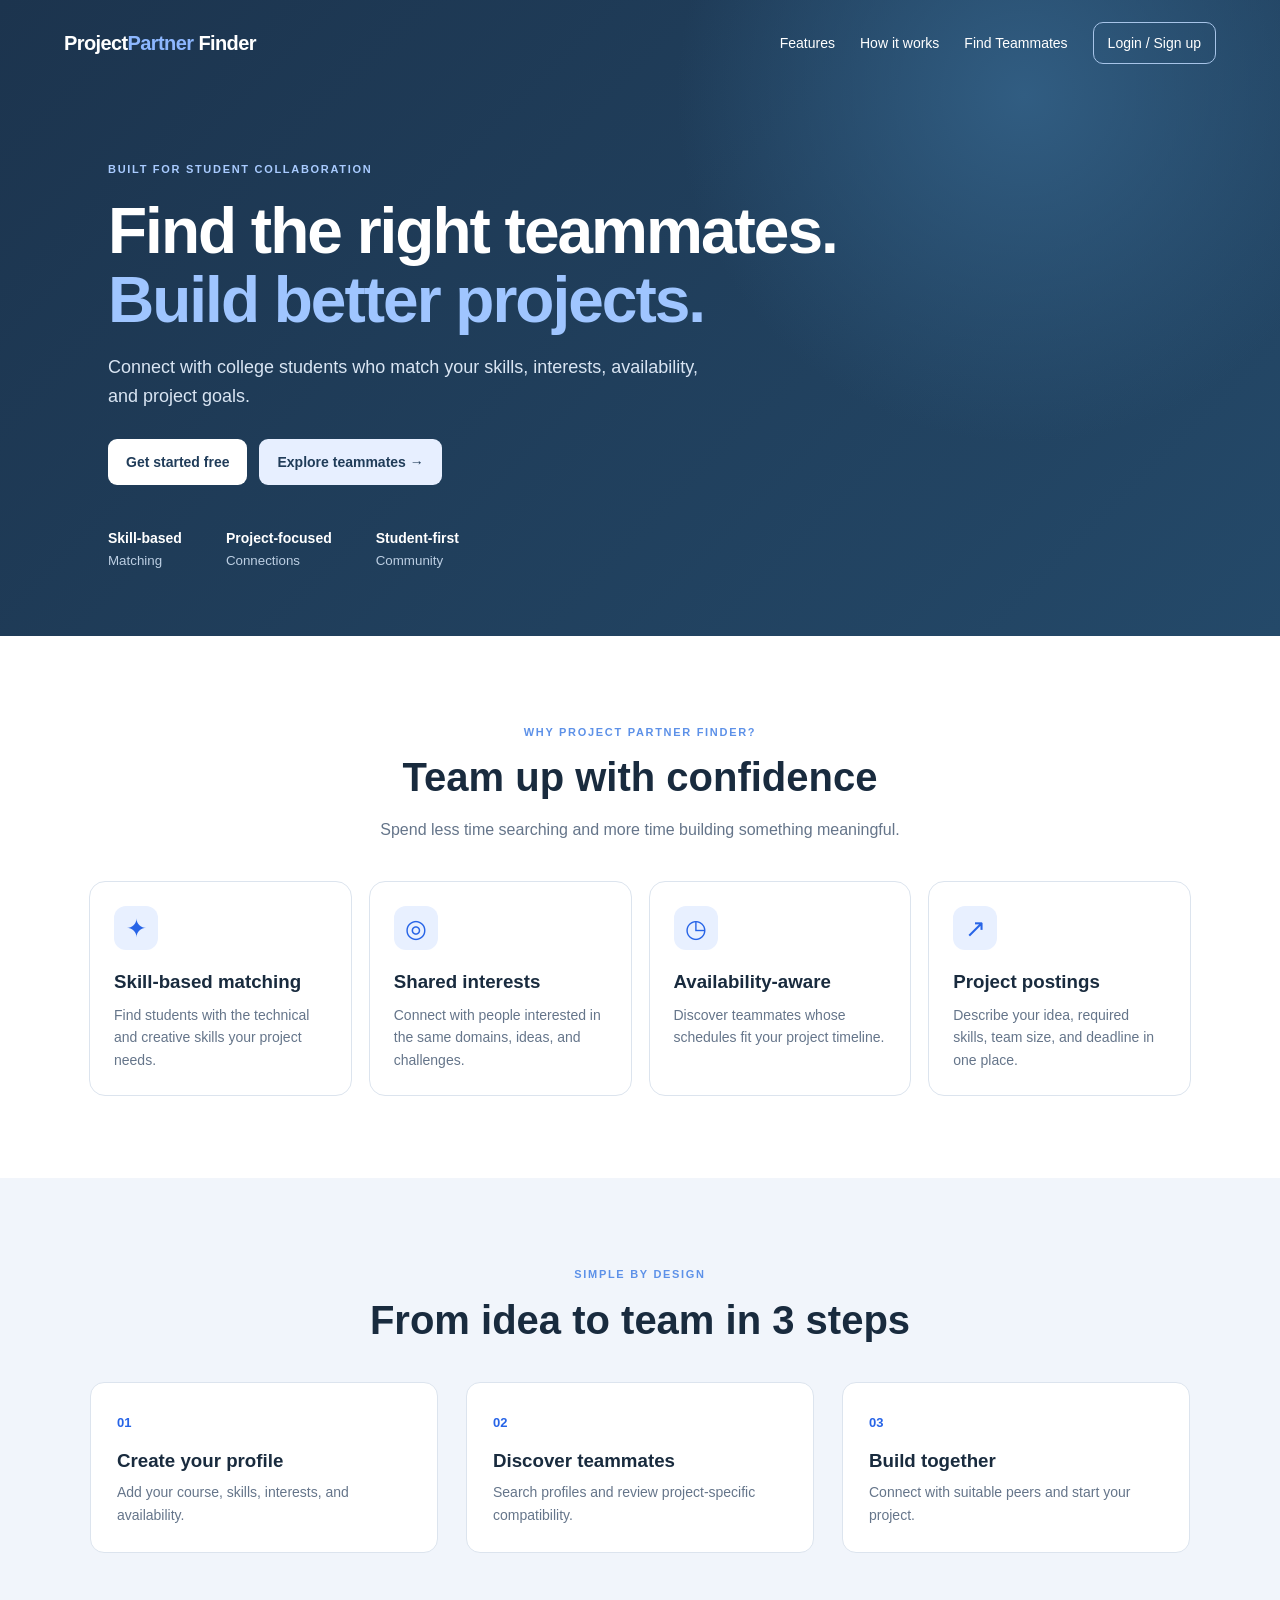
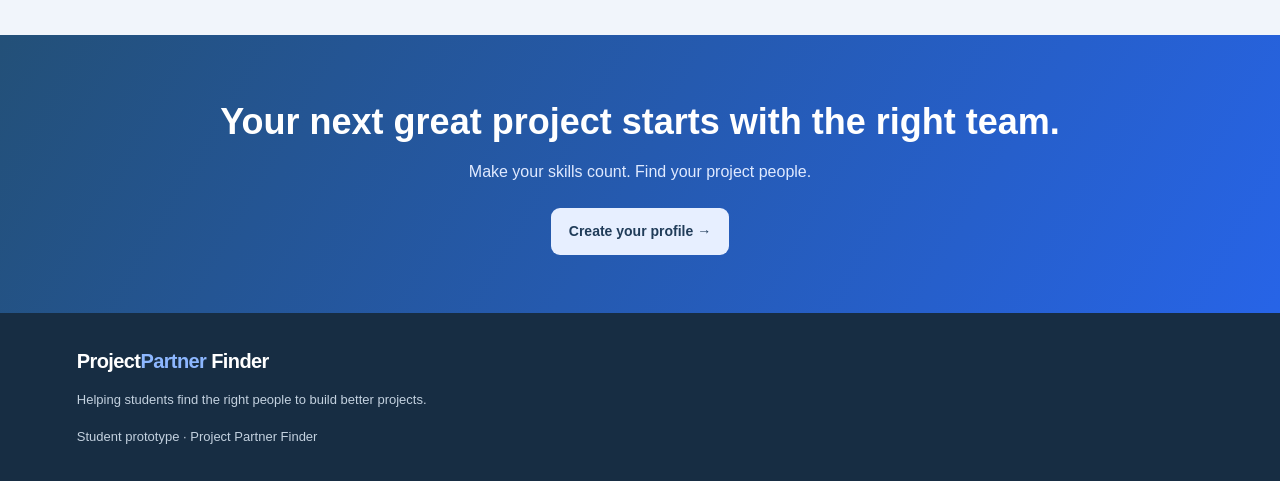
==== index.html @ 15716f35 "Add files via upload" ====
<!DOCTYPE html>
<html lang="en"><head><meta charset="UTF-8"><meta name="viewport" content="width=device-width,initial-scale=1"><title>Project Partner Finder</title><link rel="stylesheet" href="style.css"></head>
<body><header class="hero"><nav><a class="brand" href="index.html">Project<span>Partner</span> Finder</a><div class="navlinks"><a href="#features">Features</a><a href="#how">How it works</a><a href="find.html">Find Teammates</a><a class="navbtn" href="login.html">Login / Sign up</a></div><button class="menu" onclick="document.querySelector('.navlinks').classList.toggle('show')">☰</button></nav>
<section class="hero-content"><div class="eyebrow">BUILT FOR STUDENT COLLABORATION</div><h1>Find the right teammates.<br><span>Build better projects.</span></h1><p>Connect with college students who match your skills, interests, availability, and project goals.</p><div class="actions"><a class="btn primary" href="signup.html">Get started free</a><a class="btn light" href="find.html">Explore teammates →</a></div><div class="proof"><div><b>Skill-based</b><small>Matching</small></div><div><b>Project-focused</b><small>Connections</small></div><div><b>Student-first</b><small>Community</small></div></div></section></header>
<main><section class="section" id="features"><div class="section-heading"><span class="eyebrow">WHY PROJECT PARTNER FINDER?</span><h2>Team up with confidence</h2><p>Spend less time searching and more time building something meaningful.</p></div><div class="cards"><article class="feature"><div class="icon">✦</div><h3>Skill-based matching</h3><p>Find students with the technical and creative skills your project needs.</p></article><article class="feature"><div class="icon">◎</div><h3>Shared interests</h3><p>Connect with people interested in the same domains, ideas, and challenges.</p></article><article class="feature"><div class="icon">◷</div><h3>Availability-aware</h3><p>Discover teammates whose schedules fit your project timeline.</p></article><article class="feature"><div class="icon">↗</div><h3>Project postings</h3><p>Describe your idea, required skills, team size, and deadline in one place.</p></article></div></section>
<section class="section tinted" id="how"><div class="section-heading"><span class="eyebrow">SIMPLE BY DESIGN</span><h2>From idea to team in 3 steps</h2></div><div class="steps"><div><span>01</span><h3>Create your profile</h3><p>Add your course, skills, interests, and availability.</p></div><div><span>02</span><h3>Discover teammates</h3><p>Search profiles and review project-specific compatibility.</p></div><div><span>03</span><h3>Build together</h3><p>Connect with suitable peers and start your project.</p></div></div></section>
<section class="cta"><h2>Your next great project starts with the right team.</h2><p>Make your skills count. Find your project people.</p><a class="btn light" href="signup.html">Create your profile →</a></section></main><footer><a class="brand" href="index.html">Project<span>Partner</span> Finder</a><p>Helping students find the right people to build better projects.</p><small>Student prototype · Project Partner Finder</small></footer><script src="app.js"></script></body></html>
---- style.css ----
:root{--navy:#203c59;--blue:#2764e7;--pale:#f1f5fb;--ink:#192b3e;--muted:#65758a;--line:#dce4ee;--white:#fff;--shadow:0 12px 35px rgba(27,50,77,.09)}*{box-sizing:border-box}html{scroll-behavior:smooth}body{margin:0;font-family:Inter,Segoe UI,Arial,sans-serif;color:var(--ink);line-height:1.6;background:white}a{color:inherit;text-decoration:none}.hero{background:radial-gradient(circle at 80% 15%,#315d82 0,transparent 30%),linear-gradient(135deg,#1c344e,#244969);color:#fff;min-height:600px}nav,.simple-header{display:flex;align-items:center;justify-content:space-between;gap:20px;padding:22px max(5vw,22px)}.brand{font-weight:800;letter-spacing:-.6px;font-size:20px;color:inherit}.brand span{color:#8db7ff}.navlinks{display:flex;align-items:center;gap:25px;font-size:14px}.navlinks a:hover,.simple-header a:hover{opacity:.8}.navbtn{border:1px solid #a7c4e8;border-radius:10px;padding:9px 14px}.menu{display:none;background:transparent;border:0;color:white;font-size:25px}.hero-content{max-width:1120px;margin:auto;padding:75px 28px 65px}.eyebrow{font-size:11px;font-weight:800;letter-spacing:1.7px;color:#5d91e8}.hero .eyebrow{color:#a9cbff}.hero h1{font-size:clamp(38px,5.5vw,64px);line-height:1.08;letter-spacing:-2px;margin:18px 0}.hero h1 span{color:#9fc5ff}.hero-content>p{font-size:18px;color:#d9e5f3;max-width:590px}.actions{display:flex;gap:12px;flex-wrap:wrap;margin:28px 0 42px}.btn{display:inline-flex;align-items:center;justify-content:center;padding:12px 18px;border:0;border-radius:9px;font-weight:700;font-size:14px;cursor:pointer;transition:.2s}.btn:hover{transform:translateY(-1px)}.primary{background:var(--blue);color:white}.hero .primary{background:#fff;color:#203c59}.light{background:#e7efff;color:#203c59}.proof{display:flex;gap:44px;flex-wrap:wrap}.proof div{display:flex;flex-direction:column}.proof b{font-size:14px}.proof small{color:#bdcfe3}.section{padding:82px 24px;max-width:1150px;margin:auto}.tinted{max-width:none;background:var(--pale);padding-left:max(24px,calc((100% - 1100px)/2));padding-right:max(24px,calc((100% - 1100px)/2))}.section-heading{text-align:center;max-width:680px;margin:0 auto 38px}.section-heading.left{text-align:left;margin:0 0 28px}.section-heading h2,.section-heading h1{font-size:clamp(29px,4vw,40px);line-height:1.2;margin:10px 0}.section-heading p,.muted{color:var(--muted)}.cards{display:grid;grid-template-columns:repeat(4,1fr);gap:17px}.feature{border:1px solid var(--line);border-radius:16px;padding:24px;background:white}.icon{display:grid;place-items:center;background:#e8f0ff;color:#2764e7;border-radius:12px;width:44px;height:44px;font-size:25px}.feature h3{margin:17px 0 7px}.feature p,.steps p{font-size:14px;color:var(--muted);margin:0}.steps{display:grid;grid-template-columns:repeat(3,1fr);gap:28px}.steps>div{background:white;border-radius:14px;padding:26px;border:1px solid var(--line)}.steps span{color:var(--blue);font-size:13px;font-weight:800}.steps h3{margin:12px 0 5px}.cta{background:linear-gradient(120deg,#235078,#2764e7);color:white;text-align:center;padding:58px 24px}.cta h2{font-size:clamp(25px,3vw,36px);margin:0 0 8px}.cta p{color:#e0eaff;margin:0 0 24px}.cta.compact{border-radius:18px;margin-top:45px}.cta.compact .light{margin-top:10px}footer{padding:32px 6%;background:#172d43;color:white}footer p,footer small{color:#c3d1df;font-size:13px}.app-bg{background:var(--pale);min-height:100vh}.simple-header{background:white;border-bottom:1px solid var(--line);padding-top:17px;padding-bottom:17px}.simple-header nav{padding:0;gap:22px;font-size:14px}.simple-header>a:last-child{font-size:14px}.form-wrap{padding:50px 18px;display:flex;justify-content:center}.form-wrap.wide{padding-top:35px}.panel{width:100%;max-width:520px;background:white;padding:34px;border:1px solid var(--line);border-radius:16px;box-shadow:var(--shadow)}.wide .panel{max-width:700px}.panel h1{font-size:29px;margin:8px 0}.panel>p{margin-top:0}.panel label,.search-panel label{display:block;font-size:13px;font-weight:700;margin:16px 0;color:#31445a}.panel label small{color:var(--muted);font-weight:400}.panel input,.panel select,.panel textarea,.search-panel input,.search-panel select{display:block;width:100%;margin-top:6px;padding:12px;border:1px solid #cbd6e2;border-radius:7px;background:white;font:inherit;font-size:14px;color:var(--ink);outline:none}.panel input:focus,.panel textarea:focus,.panel select:focus,.search-panel input:focus{border-color:var(--blue);box-shadow:0 0 0 3px #e5edff}.full{width:100%;margin-top:8px}.form-foot{text-align:center;font-size:13px;margin:18px 0 0!important}.form-foot a{color:var(--blue);font-weight:700}.notice{color:#216b45;font-size:13px;margin-top:12px}.two-col{display:grid;grid-template-columns:1fr 1fr;gap:0 16px}.content-wrap{max-width:1080px;margin:auto;padding:44px 24px 70px}.search-panel{background:white;padding:18px;display:grid;grid-template-columns:1fr 220px auto;align-items:end;gap:16px;border:1px solid var(--line);border-radius:14px;box-shadow:var(--shadow)}.search-panel label{margin:0}.search-panel .btn{height:44px}.results-head{display:flex;align-items:center;justify-content:space-between;gap:15px;margin:34px 0 15px}.results-head h2{font-size:21px;margin:0}.results-head .muted{font-size:12px}.people-grid{display:grid;grid-template-columns:repeat(2,1fr);gap:16px}.person-card{background:white;border:1px solid var(--line);border-radius:14px;padding:22px;box-shadow:0 5px 18px rgba(25,43,62,.04)}.person-top{display:flex;gap:13px;align-items:center}.avatar{width:48px;height:48px;display:grid;place-items:center;border-radius:50%;background:#e8efff;color:#285bd0;font-weight:800}.person-card h3{margin:0;font-size:17px}.person-card .sub{font-size:12px;color:var(--muted)}.tag{display:inline-block;background:#edf3ff;color:#345b9c;padding:4px 8px;border-radius:6px;font-size:11px;margin:4px 4px 0 0}.person-card p{font-size:13px;color:var(--muted)}.card-actions{display:flex;gap:9px;margin-top:14px;flex-wrap:wrap}.btn.small{padding:8px 12px;font-size:12px}.outline{border:1px solid var(--line);background:white}.success-panel{max-width:720px;margin:30px auto;background:white;text-align:center;border-radius:18px;padding:40px;box-shadow:var(--shadow)}.success-icon{margin:0 auto 15px;width:58px;height:58px;border-radius:50%;display:grid;place-items:center;background:#dff8e9;color:#17854d;font-size:32px}.success-panel h1{margin:7px 0}.success-panel>p{color:var(--muted)}.success-panel h2{font-size:18px;margin:25px 0 10px}.team-list{display:grid;gap:9px;text-align:left;margin:16px 0}.team-member{padding:13px 15px;background:#f0f5ff;border-radius:9px}.team-member b{display:block}.team-member span{font-size:12px;color:var(--muted)}@media(max-width:800px){.cards{grid-template-columns:repeat(2,1fr)}.navlinks{display:none;position:absolute;top:65px;left:12px;right:12px;background:#203c59;padding:18px;border-radius:12px;flex-direction:column;align-items:flex-start;z-index:5}.navlinks.show{display:flex}.menu{display:block}.hero-content{padding-top:55px}.search-panel{grid-template-columns:1fr}.people-grid{grid-template-columns:1fr}.search-panel .btn{width:100%}}@media(max-width:520px){nav,.simple-header{padding:16px}.brand{font-size:17px}.cards,.steps,.two-col{grid-template-columns:1fr}.hero-content{padding:45px 22px}.proof{gap:22px}.panel{padding:24px}.content-wrap{padding:30px 16px}.results-head{align-items:flex-start;flex-direction:column}.success-panel{padding:25px 18px}}
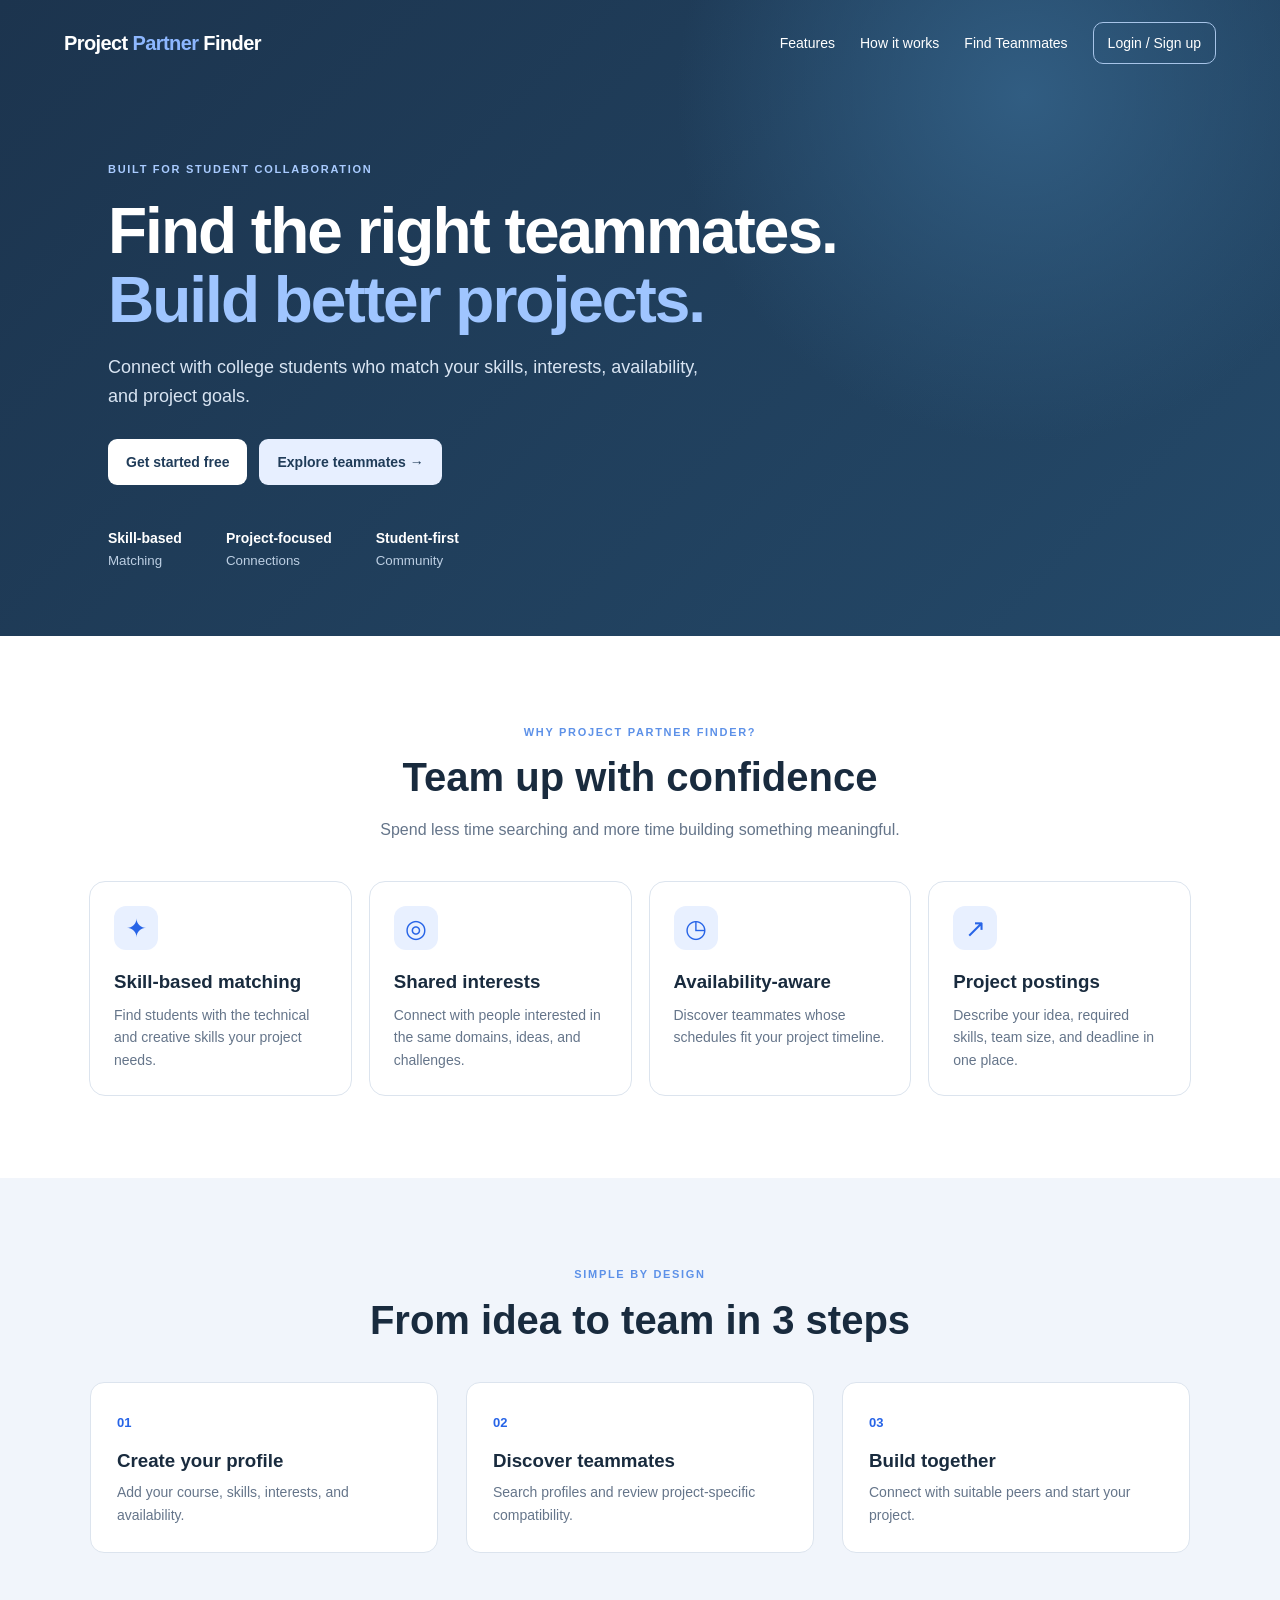
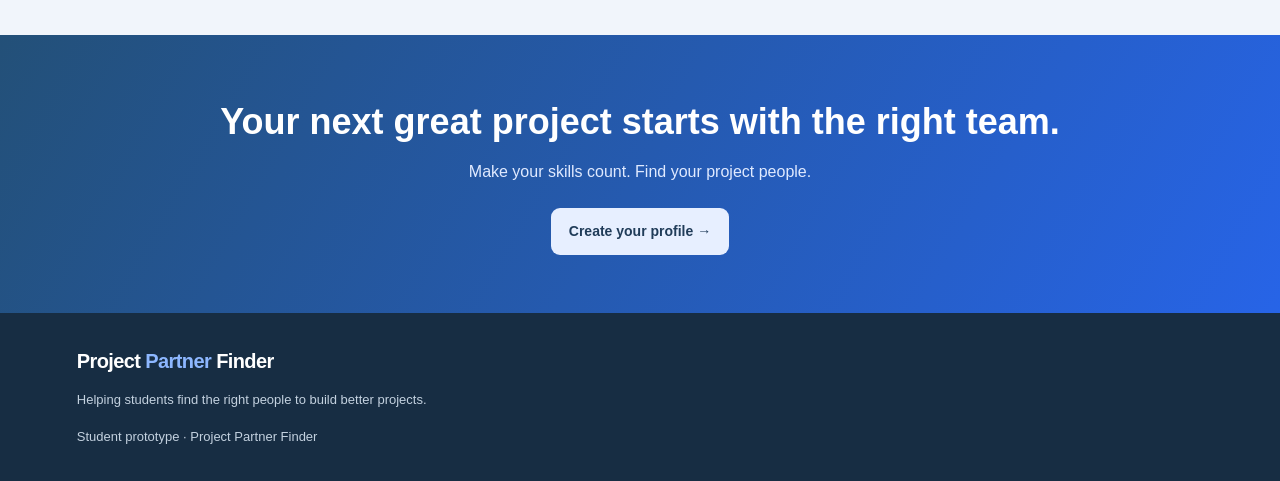
==== commit 0c2c7d4c: "index.html" ====
--- a/index.html
+++ b/index.html
@@ -1,7 +1,103 @@
 <!DOCTYPE html>
-<html lang="en"><head><meta charset="UTF-8"><meta name="viewport" content="width=device-width,initial-scale=1"><title>Project Partner Finder</title><link rel="stylesheet" href="style.css"></head>
-<body><header class="hero"><nav><a class="brand" href="index.html">Project<span>Partner</span> Finder</a><div class="navlinks"><a href="#features">Features</a><a href="#how">How it works</a><a href="find.html">Find Teammates</a><a class="navbtn" href="login.html">Login / Sign up</a></div><button class="menu" onclick="document.querySelector('.navlinks').classList.toggle('show')">☰</button></nav>
-<section class="hero-content"><div class="eyebrow">BUILT FOR STUDENT COLLABORATION</div><h1>Find the right teammates.<br><span>Build better projects.</span></h1><p>Connect with college students who match your skills, interests, availability, and project goals.</p><div class="actions"><a class="btn primary" href="signup.html">Get started free</a><a class="btn light" href="find.html">Explore teammates →</a></div><div class="proof"><div><b>Skill-based</b><small>Matching</small></div><div><b>Project-focused</b><small>Connections</small></div><div><b>Student-first</b><small>Community</small></div></div></section></header>
-<main><section class="section" id="features"><div class="section-heading"><span class="eyebrow">WHY PROJECT PARTNER FINDER?</span><h2>Team up with confidence</h2><p>Spend less time searching and more time building something meaningful.</p></div><div class="cards"><article class="feature"><div class="icon">✦</div><h3>Skill-based matching</h3><p>Find students with the technical and creative skills your project needs.</p></article><article class="feature"><div class="icon">◎</div><h3>Shared interests</h3><p>Connect with people interested in the same domains, ideas, and challenges.</p></article><article class="feature"><div class="icon">◷</div><h3>Availability-aware</h3><p>Discover teammates whose schedules fit your project timeline.</p></article><article class="feature"><div class="icon">↗</div><h3>Project postings</h3><p>Describe your idea, required skills, team size, and deadline in one place.</p></article></div></section>
-<section class="section tinted" id="how"><div class="section-heading"><span class="eyebrow">SIMPLE BY DESIGN</span><h2>From idea to team in 3 steps</h2></div><div class="steps"><div><span>01</span><h3>Create your profile</h3><p>Add your course, skills, interests, and availability.</p></div><div><span>02</span><h3>Discover teammates</h3><p>Search profiles and review project-specific compatibility.</p></div><div><span>03</span><h3>Build together</h3><p>Connect with suitable peers and start your project.</p></div></div></section>
-<section class="cta"><h2>Your next great project starts with the right team.</h2><p>Make your skills count. Find your project people.</p><a class="btn light" href="signup.html">Create your profile →</a></section></main><footer><a class="brand" href="index.html">Project<span>Partner</span> Finder</a><p>Helping students find the right people to build better projects.</p><small>Student prototype · Project Partner Finder</small></footer><script src="app.js"></script></body></html>+<html lang="en">
+  <head><meta charset="UTF-8"><meta name="viewport" content="width=device-width,initial-scale=1"><title>Project Partner Finder</title>
+    <link rel="stylesheet" href="style.css">
+  </head>
+<body>
+  <header class="hero">
+    <nav>
+      <a class="brand" href="index.html">Project
+        <span>Partner</span>
+        Finder</a>
+      <div class="navlinks">
+        <a href="#features">Features</a>
+        <a href="#how">How it works</a><a href="find.html">Find Teammates</a>
+        <a class="navbtn" href="login.html">Login / Sign up</a>
+      </div>
+      <button class="menu" onclick="document.querySelector('.navlinks').classList.toggle('show')">☰</button>
+    </nav>
+<section class="hero-content">
+  <div class="eyebrow">BUILT FOR STUDENT COLLABORATION</div>
+  <h1>Find the right teammates.<br><span>Build better projects.</span>
+  </h1>
+  <p>Connect with college students who match your skills, interests, availability, and project goals.</p>
+  <div class="actions">
+    <a class="btn primary" href="signup.html">Get started free</a>
+    <a class="btn light" href="find.html">Explore teammates →</a>
+  </div>
+  <div class="proof">
+    <div><b>Skill-based</b>
+      <small>Matching</small>
+    </div>
+        <div><b>Project-focused</b>
+          <small>Connections</small>
+        </div>
+    <div><b>Student-first</b><small>Community</small>
+    </div>
+  </div>
+</section>
+  </header>
+<main><section class="section" id="features">
+  <div class="section-heading">
+    <span class="eyebrow">WHY PROJECT PARTNER FINDER?</span><h2>Team up with confidence</h2>
+    <p>Spend less time searching and more time building something meaningful.</p>
+  </div>
+  <div class="cards"><article class="feature">
+    <div class="icon">✦</div><h3>Skill-based matching</h3>
+    <p>Find students with the technical and creative skills your project needs.</p>
+  </article>
+    <article class="feature"><div class="icon">◎
+    </div>
+      <h3>Shared interests</h3>
+      <p>Connect with people interested in the same domains, ideas, and challenges.</p>
+    </article>
+    <article class="feature">
+      <div class="icon">◷</div>
+      <h3>Availability-aware</h3>
+      <p>Discover teammates whose schedules fit your project timeline.</p>
+    </article>
+    <article class="feature">
+      <div class="icon">↗</div>
+      <h3>Project postings</h3>
+      <p>Describe your idea, required skills, team size, and deadline in one place.</p>
+    </article>
+  </div>
+</section>
+<section class="section tinted" id="how">
+  <div class="section-heading">
+    <span class="eyebrow">SIMPLE BY DESIGN</span>
+    <h2>From idea to team in 3 steps</h2>
+  </div>
+  <div class="steps">
+    <div>
+      <span>01</span>
+      <h3>Create your profile</h3>
+      <p>Add your course, skills, interests, and availability.</p>
+    </div>
+    <div>
+      <span>02</span>
+      <h3>Discover teammates</h3>
+      <p>Search profiles and review project-specific compatibility.</p>
+    </div>
+    <div>
+      <span>03</span>
+      <h3>Build together</h3>
+      <p>Connect with suitable peers and start your project.</p>
+    </div>
+  </div>
+</section>
+<section class="cta">
+  <h2>Your next great project starts with the right team.</h2>
+  <p>Make your skills count. Find your project people.</p>
+  <a class="btn light" href="signup.html">Create your profile →</a>
+</section>
+</main>
+  <footer><a class="brand" href="index.html">Project
+    <span>Partner</span> Finder
+  </a>
+    <p>Helping students find the right people to build better projects.</p>
+    <small>Student prototype · Project Partner Finder</small>
+  </footer>
+  <script src="app.js"></script>
+</body>
+</html>
